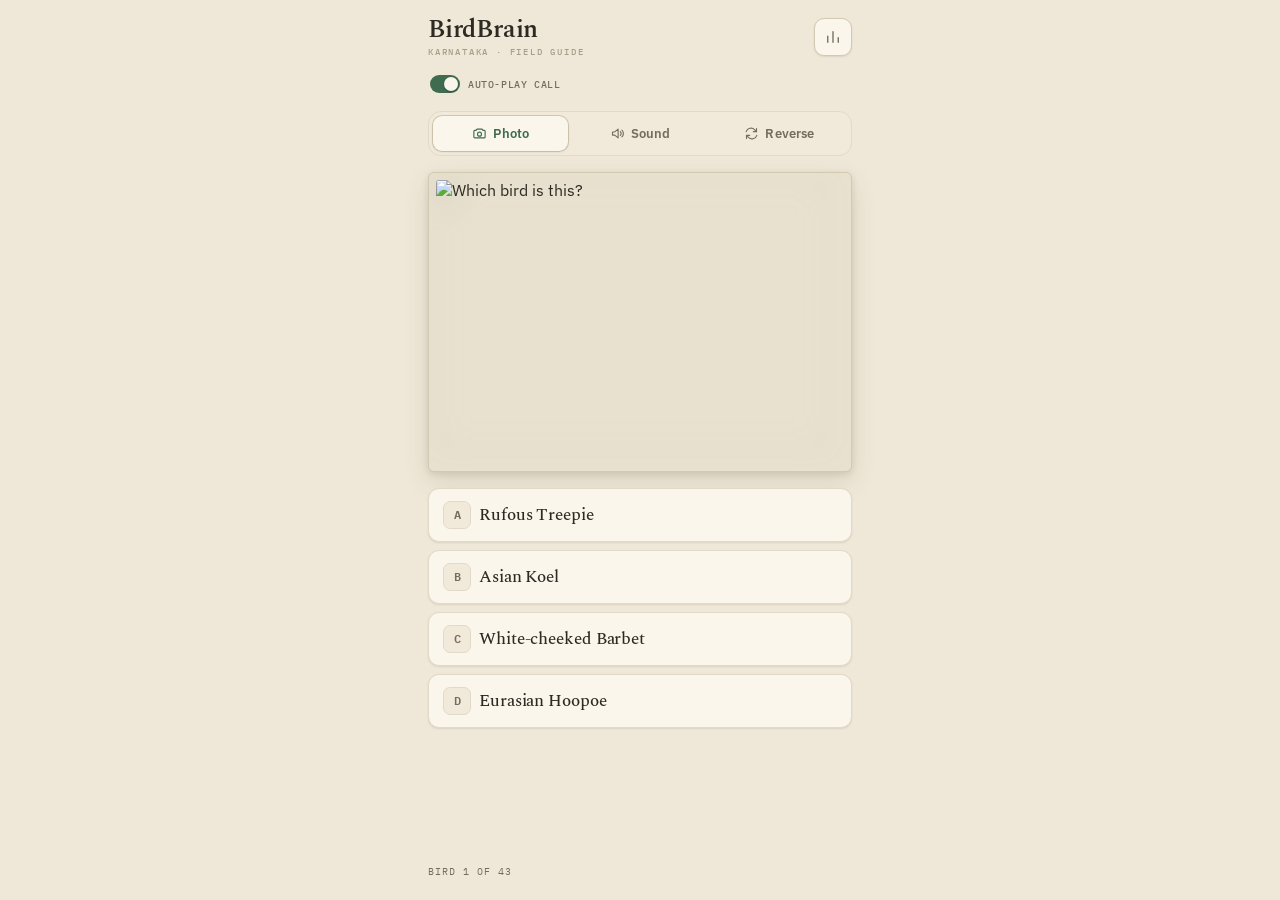
==== docs/index.html @ a5d6811b "Add static localhost version in docs/ No Python server needed. engine.js ports all backend logic (sp" ====
<!DOCTYPE html>
<html lang="en">
<head>
    <meta charset="UTF-8">
    <meta name="viewport" content="width=device-width, initial-scale=1.0, user-scalable=no">
    <meta name="apple-mobile-web-app-capable" content="yes">
    <meta name="apple-mobile-web-app-status-bar-style" content="black-translucent">
    <meta name="theme-color" content="#efe8d8">
    <title>BirdBrain — Karnataka Birds</title>
    <link rel="manifest" href="manifest.json">
    <link rel="icon" href="icon-192.svg">
    <link rel="apple-touch-icon" href="icon-192.svg">
    <link rel="preconnect" href="https://fonts.googleapis.com">
    <link rel="preconnect" href="https://fonts.gstatic.com" crossorigin>
    <link href="https://fonts.googleapis.com/css2?family=Spectral:ital,wght@0,400;0,500;0,600;0,700;1,400;1,500&family=Newsreader:opsz,wght@6..72,400;6..72,500&family=IBM+Plex+Sans:wght@400;500;600;700&family=IBM+Plex+Mono:wght@400;500;600&display=swap" rel="stylesheet">
    <link rel="stylesheet" href="style.css">
</head>
<body>
    <div id="app">
        <!-- Header -->
        <header id="header">
            <div class="header-left">
                <h1>BirdBrain</h1>
                <span class="subtitle">Karnataka · Field Guide</span>
            </div>
            <div class="header-right">
                <span id="build-stamp" class="build-stamp"></span>
                <button id="menu-btn" class="icon-btn" onclick="toggleStats()" aria-label="Progress">
                    <svg viewBox="0 0 24 24" fill="none" stroke="currentColor" stroke-width="1.8" stroke-linecap="round"><path d="M5 19V11M12 19V5M19 19v-6"/></svg>
                </button>
            </div>
        </header>

        <!-- Mode Selector -->
        <div id="settings-bar">
            <label class="setting-toggle">
                <input type="checkbox" id="autoplay-toggle" onchange="toggleAutoPlay(this.checked)">
                <span class="toggle-label-right">Auto-play Call</span>
            </label>
        </div>

        <div id="mode-selector">
            <button class="mode-btn active" data-mode="photo" onclick="setMode('photo')"><svg viewBox="0 0 24 24" fill="none" stroke="currentColor" stroke-width="1.8" stroke-linecap="round" stroke-linejoin="round"><path d="M3 8.5A1.5 1.5 0 0 1 4.5 7h2L8 5h8l1.5 2h2A1.5 1.5 0 0 1 21 8.5v9A1.5 1.5 0 0 1 19.5 19h-15A1.5 1.5 0 0 1 3 17.5z"/><circle cx="12" cy="13" r="3.2"/></svg>Photo</button>
            <button class="mode-btn" data-mode="sound" onclick="setMode('sound')"><svg viewBox="0 0 24 24" fill="none" stroke="currentColor" stroke-width="1.8" stroke-linecap="round" stroke-linejoin="round"><path d="M4 9.5v5h3.5L13 19V5L7.5 9.5z"/><path d="M16.5 9a4 4 0 0 1 0 6"/><path d="M19 6.5a7.5 7.5 0 0 1 0 11"/></svg>Sound</button>
            <button class="mode-btn" data-mode="reverse" onclick="setMode('reverse')"><svg viewBox="0 0 24 24" fill="none" stroke="currentColor" stroke-width="1.8" stroke-linecap="round" stroke-linejoin="round"><path d="M3.5 9a8 8 0 0 1 13.4-3.2L20 9"/><path d="M20 4v5h-5"/><path d="M20.5 15a8 8 0 0 1-13.4 3.2L4 15"/><path d="M4 20v-5h5"/></svg>Reverse</button>
        </div>

        <!-- Quiz Area -->
        <main id="quiz-area">
            <!-- Loading -->
            <div id="loading" class="screen active">
                <div class="loader"></div>
                <p>Loading birds...</p>
            </div>

            <!-- Question -->
            <div id="question-screen" class="screen">
                <div id="prompt-area">
                    <div id="variant-label" class="variant-label" style="display:none;"></div>
                    <div id="prompt-image-wrap" class="prompt-image-wrap" style="display:none;">
                        <img id="prompt-image-bg" class="prompt-image-bg" alt="">
                        <img id="prompt-image" src="" alt="Which bird is this?">
                    </div>
                    <div id="prompt-audio" style="display:none;">
                        <button id="play-sound-btn" class="play-btn" onclick="playSound()">
                            Play call
                        </button>
                        <audio id="audio-player" preload="auto"></audio>
                    </div>
                    <div id="prompt-text" style="display:none;">
                        <p class="reverse-label">Which bird is this?</p>
                        <h2 id="reverse-name"></h2>
                    </div>
                </div>

                <div id="choices"></div>

                <div id="progress-bar">
                    <span id="round-counter">Bird 1 of 43</span>
                </div>
            </div>

            <!-- Result Feedback -->
            <div id="result-screen" class="screen">
                <div id="result-icon"></div>
                <h2 id="result-title"></h2>
                <img id="result-image" class="result-image" style="display:none;" alt="">
                <p id="result-bird-name"></p>
                <p id="result-scientific" class="scientific"></p>
                <p id="result-fact" class="fun-fact"></p>
                <div id="result-umwelt" class="umwelt-card" style="display:none;"></div>
                <p id="result-sound-tip" class="sound-tip" style="display:none;"></p>
                <div id="result-links" class="result-links" style="display:none;"></div>
                <div id="result-plumes-wrap" style="display:none;">
                    <div class="plumes-label">Plumages · also look for</div>
                    <div id="result-plumes"></div>
                </div>
                <div id="result-calls-wrap" style="display:none;">
                    <div class="calls-label">More calls</div>
                    <div id="result-calls"></div>
                </div>
                <p id="result-habitat" class="detail"></p>
                <p id="result-spots" class="detail"></p>
                <button id="next-btn" class="primary-btn" onclick="nextQuestion()">Next Bird →</button>
            </div>

            <!-- Session Summary -->
            <div id="summary-screen" class="screen" style="text-align:center;padding:32px 16px;">
            </div>
        </main>

        <!-- Stats Panel -->
        <div id="stats-panel" class="panel hidden">
            <div class="panel-header">
                <h2>📊 Your Progress</h2>
                <button class="icon-btn" onclick="toggleStats()">✕</button>
            </div>
            <div id="stats-content">
                <div class="stats-grid">
                    <div class="stat-card">
                        <div class="stat-value" id="s-accuracy">0%</div>
                        <div class="stat-label">Accuracy</div>
                    </div>
                    <div class="stat-card">
                        <div class="stat-value" id="s-mastered">0</div>
                        <div class="stat-label">Mastered</div>
                    </div>
                    <div class="stat-card">
                        <div class="stat-value" id="s-rounds">0</div>
                        <div class="stat-label">Birds Seen</div>
                    </div>
                </div>
                <h3>Bird Progress</h3>
                <div id="bird-progress-list"></div>
                <button class="danger-btn" onclick="resetProgress()">🗑️ Reset All Progress</button>
            </div>
        </div>
    </div>

    <script src="engine.js"></script>
    <script src="app.js"></script>
    <script>
        if ("serviceWorker" in navigator) {
            navigator.serviceWorker.register("sw.js");
        }
    </script>
</body>
</html>
---- docs/style.css ----
/* ── BirdBrain — "Field Guide" theme ─────────────────────────────────
   Calm, naturalist redesign. Drop-in replacement for the old style.css —
   targets the same markup, keeps the same CSS variable names so the
   inline styles in app.js keep working. */

:root {
    /* original names, remapped to a warm field-guide palette */
    --bg: #efe8d8;
    --bg-card: #faf6ec;
    --bg-card-hover: #f3ecdd;
    --primary: #3f6b4f;            /* forest — buttons, score */
    --primary-glow: rgba(63, 107, 79, 0.22);
    --success: #3f7a52;
    --success-glow: rgba(63, 122, 82, 0.20);
    --error: #b4472f;              /* terracotta */
    --error-glow: rgba(180, 71, 47, 0.18);
    --text: #2c2a22;
    --text-dim: #756d5b;
    --text-muted: #a89e88;
    --accent: #a9762a;             /* ochre — names, stats highlights */
    --radius: 14px;
    --radius-sm: 11px;

    /* new field-guide tokens */
    --surface: #faf6ec;
    --surface-2: #f1eadb;
    --line: #e2dac8;
    --line-strong: #d3c9b1;
    --shadow: rgba(70, 58, 34, 0.12);
    --shadow-strong: rgba(70, 58, 34, 0.20);
    --correct: #3f7a52;
    --correct-bg: #e7efdf;
    --correct-line: #bdd4b3;
    --wrong: #b4472f;
    --wrong-bg: #f4e3da;
    --wrong-line: #e4c4b5;
    --matte: #e9e1cf;
    --forest: #3f6b4f;

    --display: 'Spectral', Georgia, serif;
    --mono: 'IBM Plex Mono', ui-monospace, monospace;
}


* {
    margin: 0;
    padding: 0;
    box-sizing: border-box;
    -webkit-tap-highlight-color: transparent;
}

body {
    font-family: 'IBM Plex Sans', -apple-system, BlinkMacSystemFont, 'Segoe UI', sans-serif;
    background: var(--bg);
    color: var(--text);
    min-height: 100dvh;
    overflow-x: hidden;
    -webkit-font-smoothing: antialiased;
}

#app {
    max-width: 460px;
    margin: 0 auto;
    padding: 0 18px;
    min-height: 100dvh;
    display: flex;
    flex-direction: column;
}

/* ── Header ──────────────────────────────────────────────────────── */

#header {
    display: flex;
    justify-content: space-between;
    align-items: flex-start;
    padding: 22px 0 8px;
    flex-shrink: 0;
}

.header-left { display: flex; flex-direction: column; gap: 3px; }

.header-left h1 {
    font-family: var(--display);
    font-size: 25px;
    font-weight: 600;
    letter-spacing: -0.2px;
    line-height: 1;
    color: var(--text);
}

.subtitle {
    font-family: var(--mono);
    font-size: 9px;
    font-weight: 500;
    color: var(--text-muted);
    text-transform: uppercase;
    letter-spacing: 1.8px;
}

.header-right {
    display: flex;
    align-items: center;
    gap: 8px;
}

.build-stamp {
    font-family: var(--mono);
    font-size: 9px;
    color: var(--text-muted);
    white-space: nowrap;
    letter-spacing: 0.3px;
}

.icon-btn {
    background: var(--surface);
    border: 1px solid var(--line-strong);
    color: var(--text-dim);
    font-size: 16px;
    width: 38px;
    height: 38px;
    border-radius: 10px;
    cursor: pointer;
    display: flex;
    align-items: center;
    justify-content: center;
    transition: all 0.18s;
    box-shadow: 0 1px 2px var(--shadow);
}

.icon-btn svg { width: 18px; height: 18px; }
.icon-btn:active { transform: scale(0.94); }

/* ── Settings toggles (switches) ─────────────────────────────────── */

#settings-bar {
    display: flex;
    align-items: center;
    gap: 18px;
    padding: 10px 2px 2px;
}

.setting-toggle {
    display: flex;
    align-items: center;
    gap: 8px;
    cursor: pointer;
}

.setting-toggle .toggle-label-right {
    font-family: var(--mono);
    font-size: 9.5px;
    font-weight: 500;
    letter-spacing: 0.6px;
    text-transform: uppercase;
    color: var(--text-dim);
    white-space: nowrap;
}

.setting-toggle input[type="checkbox"] {
    appearance: none;
    -webkit-appearance: none;
    width: 30px;
    height: 18px;
    border-radius: 9px;
    background: var(--line-strong);
    position: relative;
    cursor: pointer;
    transition: background 0.2s;
    flex-shrink: 0;
}

.setting-toggle input[type="checkbox"]::after {
    content: "";
    position: absolute;
    top: 2px;
    left: 2px;
    width: 14px;
    height: 14px;
    border-radius: 50%;
    background: var(--surface);
    box-shadow: 0 1px 2px rgba(0, 0, 0, 0.25);
    transition: transform 0.2s;
}

.setting-toggle input[type="checkbox"]:checked {
    background: var(--primary);
}

.setting-toggle input[type="checkbox"]:checked::after {
    transform: translateX(12px);
}

/* ── Mode selector (segmented control) ───────────────────────────── */

#mode-selector {
    display: flex;
    gap: 4px;
    margin-top: 16px;
    padding: 4px;
    background: var(--surface-2);
    border: 1px solid var(--line);
    border-radius: 13px;
    flex-shrink: 0;
}

.mode-btn {
    flex: 1;
    display: flex;
    align-items: center;
    justify-content: center;
    gap: 6px;
    background: transparent;
    color: var(--text-dim);
    border: none;
    padding: 9px 0;
    border-radius: 9px;
    font-family: 'IBM Plex Sans', sans-serif;
    font-size: 13px;
    font-weight: 600;
    letter-spacing: 0.1px;
    cursor: pointer;
    transition: all 0.18s;
}

.mode-btn svg { width: 15px; height: 15px; }

.mode-btn.active {
    background: var(--surface);
    color: var(--primary);
    box-shadow: 0 1px 3px var(--shadow), 0 0 0 1px var(--line-strong);
}

.mode-btn:active { transform: scale(0.97); }

/* ── Quiz area ───────────────────────────────────────────────────── */

#quiz-area {
    flex: 1;
    display: flex;
    flex-direction: column;
    position: relative;
}

.screen {
    display: none;
    flex-direction: column;
    flex: 1;
}

.screen.active {
    display: flex;
    animation: fadeUp 0.32s ease;
}

@keyframes fadeUp {
    from { opacity: 0; transform: translateY(10px); }
    to { opacity: 1; transform: translateY(0); }
}

/* ── Loading ─────────────────────────────────────────────────────── */

#loading {
    align-items: center;
    justify-content: center;
    gap: 16px;
    color: var(--text-dim);
    font-family: var(--mono);
    font-size: 11px;
    letter-spacing: 1px;
    text-transform: uppercase;
}

.loader {
    width: 34px;
    height: 34px;
    border: 3px solid var(--line-strong);
    border-top-color: var(--primary);
    border-radius: 50%;
    animation: spin 0.8s linear infinite;
}

@keyframes spin { to { transform: rotate(360deg); } }

/* ── Prompt area ─────────────────────────────────────────────────── */

#prompt-area {
    padding: 16px 0 0;
    min-height: 0;
}

/* Photo: mounted specimen plate */
.prompt-image-wrap {
    position: relative;
    width: 100%;
    height: min(40vh, 300px);
    border-radius: 6px;
    overflow: hidden;
    background: var(--matte);
    border: 1px solid var(--line-strong);
    padding: 7px;
    box-shadow: 0 10px 26px var(--shadow), 0 2px 6px var(--shadow);
}

.prompt-image-bg {
    position: absolute;
    inset: 7px;
    width: calc(100% - 14px);
    height: calc(100% - 14px);
    object-fit: cover;
    filter: blur(16px) brightness(0.9) saturate(0.85);
    opacity: 0.5;
    border-radius: 3px;
    pointer-events: none;
}

#prompt-image {
    position: relative;
    z-index: 1;
    width: 100%;
    height: 100%;
    object-fit: contain;
    border-radius: 3px;
}

/* Sound: call card */
#prompt-audio {
    text-align: center;
    background: var(--surface);
    border: 1px solid var(--line-strong);
    border-radius: 6px;
    padding: 44px 20px;
    box-shadow: 0 10px 26px var(--shadow), 0 2px 6px var(--shadow);
}

.play-btn {
    background: var(--primary);
    color: #fff;
    border: none;
    font-family: 'IBM Plex Sans', sans-serif;
    font-size: 15px;
    font-weight: 600;
    letter-spacing: 0.2px;
    padding: 18px 36px;
    border-radius: 40px;
    cursor: pointer;
    transition: all 0.2s;
    box-shadow: 0 6px 20px var(--primary-glow);
}

.play-btn:active { transform: scale(0.96); }
.play-btn.playing { animation: pulse 1.4s ease-in-out infinite; }

@keyframes pulse {
    0%, 100% { box-shadow: 0 6px 20px var(--primary-glow); }
    50% { box-shadow: 0 6px 36px var(--primary-glow); }
}

/* Reverse: name card */
#prompt-text {
    text-align: center;
    background: var(--surface);
    border: 1px solid var(--line-strong);
    border-radius: 6px;
    padding: 30px 20px;
    box-shadow: 0 6px 18px var(--shadow);
}

.reverse-label {
    font-family: var(--mono);
    font-size: 10px;
    letter-spacing: 1.5px;
    text-transform: uppercase;
    color: var(--text-muted);
    margin-bottom: 10px;
}

#reverse-name {
    font-family: var(--display);
    font-size: 30px;
    font-weight: 600;
    line-height: 1.05;
    color: var(--text);
}

/* ── Choices ─────────────────────────────────────────────────────── */

#choices {
    display: flex;
    flex-direction: column;
    gap: 8px;
    padding: 16px 0;
    counter-reset: choice-counter;
}

#choices.image-grid {
    display: grid;
    grid-template-columns: 1fr 1fr;
    gap: 9px;
}

.choice-btn {
    background: var(--surface);
    color: var(--text);
    border: 1px solid var(--line);
    padding: 13px 16px 13px 50px;
    border-radius: var(--radius-sm);
    font-family: var(--display);
    font-size: 17px;
    font-weight: 500;
    letter-spacing: -0.1px;
    text-align: left;
    cursor: pointer;
    transition: all 0.15s;
    position: relative;
    overflow: hidden;
    counter-increment: choice-counter;
    box-shadow: 0 1px 2px var(--shadow);
}

.choice-btn:not(.image-choice)::before {
    content: counter(choice-counter, upper-alpha);
    position: absolute;
    left: 14px;
    top: 50%;
    transform: translateY(-50%);
    width: 26px;
    height: 26px;
    background: var(--surface-2);
    border: 1px solid var(--line);
    border-radius: 7px;
    text-align: center;
    line-height: 25px;
    font-family: var(--mono);
    font-size: 12px;
    font-weight: 600;
    color: var(--text-dim);
}

.choice-btn:active { transform: scale(0.985); }

.choice-btn.correct {
    border-color: var(--correct-line);
    background: var(--correct-bg);
    color: var(--correct);
    font-weight: 600;
}

.choice-btn.correct:not(.image-choice)::before {
    background: var(--correct);
    border-color: var(--correct);
    color: #fff;
}

.choice-btn.wrong {
    border-color: var(--wrong-line);
    background: var(--wrong-bg);
    color: var(--wrong);
}

.choice-btn.wrong:not(.image-choice)::before {
    background: var(--wrong);
    border-color: var(--wrong);
    color: #fff;
}

.choice-btn.disabled {
    pointer-events: none;
    opacity: 0.5;
}

.choice-btn.correct.disabled,
.choice-btn.wrong.disabled { opacity: 1; }

/* Reverse image choices */
.choice-btn.image-choice {
    padding: 0;
    aspect-ratio: 1;
    overflow: hidden;
    border-width: 2px;
    counter-increment: none;
    background: var(--matte);
}

.choice-btn.image-choice img {
    width: 100%;
    height: 100%;
    object-fit: cover;
}

.choice-btn.image-choice.correct { box-shadow: 0 0 0 2px var(--correct), 0 4px 12px var(--shadow); }
.choice-btn.image-choice.wrong { box-shadow: 0 0 0 2px var(--wrong), 0 4px 12px var(--shadow); }

/* ── Progress ────────────────────────────────────────────────────── */

#progress-bar {
    display: flex;
    align-items: center;
    gap: 10px;
    padding: 4px 0 22px;
    margin-top: auto;
    flex-shrink: 0;
}

#round-counter {
    font-family: var(--mono);
    font-size: 10px;
    letter-spacing: 1px;
    text-transform: uppercase;
    color: var(--text-dim);
    white-space: nowrap;
}

/* ── Result screen (field note) ──────────────────────────────────── */

#result-screen {
    align-items: stretch;
    justify-content: flex-start;
    text-align: left;
    gap: 0;
    padding: 18px 0 24px;
    overflow-y: auto;
}

#result-icon {
    width: 30px;
    height: 30px;
    border-radius: 50%;
    display: flex;
    align-items: center;
    justify-content: center;
    color: #fff;
    font-size: 0;
    margin-bottom: 10px;
    background: var(--correct);
}

#result-icon.no { background: var(--wrong); }
#result-icon svg { width: 18px; height: 18px; }

#result-title {
    font-family: var(--mono);
    font-size: 11px;
    font-weight: 600;
    letter-spacing: 1.6px;
    text-transform: uppercase;
    color: var(--correct);
    margin-bottom: 10px;
}

#result-title.no { color: var(--wrong); }

#result-bird-name {
    font-family: var(--display);
    font-size: 27px;
    font-weight: 600;
    line-height: 1.06;
    color: var(--text);
}

.scientific {
    font-family: var(--display);
    font-style: italic;
    font-size: 15px;
    color: var(--text-dim);
    margin-top: 2px;
}

.result-image {
    width: 100%;
    max-height: 260px;
    object-fit: contain;
    border-radius: 8px;
    background: var(--matte);
    border: 1px solid var(--line);
    margin-top: 14px;
}

.fun-fact {
    margin-top: 14px;
    padding: 14px 15px;
    border-radius: 10px;
    background: var(--surface-2);
    border: 1px solid var(--line);
    border-left: 3px solid var(--primary);
    font-family: 'Newsreader', Georgia, serif;
    font-size: 15px;
    line-height: 1.5;
    color: var(--text);
}

.sound-tip {
    margin-top: 9px;
    padding: 11px 14px;
    border-radius: 10px;
    background: color-mix(in oklab, var(--accent) 9%, var(--surface));
    border: 1px solid var(--line);
    font-family: 'IBM Plex Sans', sans-serif;
    font-size: 12.5px;
    line-height: 1.45;
    color: var(--text-dim);
}

.variant-label {
    display: inline-block;
    background: color-mix(in oklab, var(--accent) 16%, var(--surface));
    color: var(--accent);
    font-family: var(--mono);
    font-size: 10px;
    font-weight: 500;
    letter-spacing: 0.6px;
    text-transform: uppercase;
    padding: 5px 11px;
    border-radius: 20px;
    margin-bottom: 10px;
}

/* Plumage strip + extra calls (added in index.html) */
.plumes-label,
.calls-label {
    font-family: var(--mono);
    font-size: 8.5px;
    letter-spacing: 1.4px;
    text-transform: uppercase;
    color: var(--text-muted);
    margin-top: 17px;
}

#result-plumes { display: flex; gap: 8px; margin-top: 9px; }

.plume { flex: 1; min-width: 0; }

.plume img {
    width: 100%;
    aspect-ratio: 1;
    object-fit: cover;
    border-radius: 9px;
    border: 1px solid var(--line);
    background: var(--matte);
    display: block;
}

.plume.main img { border-color: var(--accent); box-shadow: 0 0 0 1px var(--accent); }

.plume .cap {
    font-family: var(--mono);
    font-size: 8px;
    letter-spacing: 0.5px;
    text-transform: uppercase;
    color: var(--text-dim);
    margin-top: 6px;
    text-align: center;
    line-height: 1.35;
}

.plume.main .cap { color: var(--accent); }

#result-calls { display: flex; flex-wrap: wrap; gap: 8px; margin-top: 9px; }

.call-btn {
    display: inline-flex;
    align-items: center;
    gap: 7px;
    padding: 9px 13px;
    border-radius: 10px;
    border: 1px solid var(--line);
    background: var(--surface-2);
    cursor: pointer;
    font-family: var(--mono);
    font-size: 9.5px;
    letter-spacing: 0.6px;
    text-transform: uppercase;
    color: var(--text);
}

.call-btn::before {
    content: "";
    width: 0; height: 0;
    border-left: 8px solid var(--primary);
    border-top: 5px solid transparent;
    border-bottom: 5px solid transparent;
}

.call-btn.playing { border-color: var(--primary); color: var(--primary); }

.result-links {
    display: flex;
    gap: 9px;
    margin-top: 16px;
    flex-wrap: wrap;
}

.result-link {
    display: inline-flex;
    align-items: center;
    gap: 5px;
    padding: 9px 14px;
    border-radius: 20px;
    font-family: 'IBM Plex Sans', sans-serif;
    font-size: 12.5px;
    font-weight: 500;
    text-decoration: none;
    color: var(--text);
    background: var(--surface);
    border: 1px solid var(--line-strong);
    transition: background 0.2s;
}

.result-link:active { background: var(--surface-2); }

.detail {
    font-family: 'IBM Plex Sans', sans-serif;
    font-size: 12.5px;
    line-height: 1.45;
    color: var(--text-dim);
    margin-top: 10px;
    padding-left: 13px;
    border-left: 2px solid var(--line-strong);
}

/* ── Umwelt card ─────────────────────────────────────────────────── */
.umwelt-card {
    margin-top: 10px;
    padding: 13px 15px 12px;
    border-radius: 10px;
    background: color-mix(in oklab, var(--accent) 6%, var(--surface));
    border: 1px solid var(--line);
    border-left: 3px solid var(--accent);
}

.umwelt-header {
    display: flex;
    align-items: baseline;
    gap: 7px;
    margin-bottom: 7px;
}

.umwelt-label {
    font-family: var(--mono);
    font-size: 8.5px;
    letter-spacing: 1.4px;
    text-transform: uppercase;
    color: var(--accent);
    font-weight: 600;
}

.umwelt-sub {
    font-family: var(--mono);
    font-size: 8px;
    letter-spacing: 0.3px;
    color: var(--text-muted);
}

.umwelt-text {
    font-family: 'Newsreader', Georgia, serif;
    font-size: 15px;
    line-height: 1.5;
    color: var(--text);
    margin: 0;
}

.umwelt-footer {
    display: flex;
    align-items: center;
    gap: 10px;
    margin-top: 10px;
    flex-wrap: wrap;
}

/* Confidence badge */
.umwelt-badge {
    display: inline-flex;
    align-items: center;
    gap: 5px;
    padding: 4px 9px;
    border-radius: 20px;
    font-family: var(--mono);
    font-size: 10px;
    font-weight: 500;
    letter-spacing: 0.4px;
    white-space: nowrap;
    border: 1px solid transparent;
    background: none;
    cursor: default;
}

button.umwelt-badge {
    cursor: pointer;
    transition: background 0.15s;
}

button.umwelt-badge:active { opacity: 0.75; }

.umwelt-chevron {
    margin-left: 1px;
    transition: transform 0.2s ease;
    flex-shrink: 0;
}

button.umwelt-badge[aria-expanded="true"] .umwelt-chevron {
    transform: rotate(180deg);
}

.conf-dot {
    width: 7px;
    height: 7px;
    border-radius: 50%;
    flex-shrink: 0;
}

.conf-a .conf-dot  { background: #4a8c62; }
.conf-a            { color: #4a8c62; border-color: color-mix(in oklab, #4a8c62 30%, transparent); }

.conf-b .conf-dot  { background: var(--accent); }
.conf-b            { color: var(--accent); border-color: color-mix(in oklab, var(--accent) 30%, transparent); }

.conf-c .conf-dot  { background: var(--text-muted); }
.conf-c            { color: var(--text-muted); border-color: var(--line-strong); }

.conf-fix .conf-dot { background: var(--accent); }
.conf-fix           { color: var(--accent); border-color: color-mix(in oklab, var(--accent) 30%, transparent);
                      font-style: italic; }

/* Expandable drawer */
.umwelt-drawer {
    margin-top: 10px;
    padding-top: 10px;
    border-top: 1px solid var(--line);
}

.umwelt-note {
    font-family: 'IBM Plex Sans', sans-serif;
    font-size: 12px;
    line-height: 1.5;
    color: var(--text-dim);
    margin: 0 0 6px;
}

.umwelt-citations {
    font-family: var(--mono);
    font-size: 10.5px;
    color: var(--text-muted);
    margin: 0;
    line-height: 1.5;
}

.umwelt-ref-link {
    font-family: var(--mono);
    font-size: 10px;
    color: var(--text-muted);
    text-decoration: none;
    border-bottom: 1px solid var(--line-strong);
    padding-bottom: 1px;
}

.umwelt-ref-link:hover { color: var(--accent); border-color: var(--accent); }

.needs-work {
    background: var(--wrong-bg);
    border: 1px solid var(--wrong-line);
    border-left: 3px solid var(--wrong);
    padding: 11px 14px;
    border-radius: 10px;
    font-family: 'IBM Plex Sans', sans-serif;
    font-size: 13px;
    line-height: 1.45;
    color: var(--text);
}

.primary-btn {
    background: var(--primary);
    color: #fff;
    border: none;
    padding: 15px 36px;
    border-radius: 13px;
    font-family: 'IBM Plex Sans', sans-serif;
    font-size: 16px;
    font-weight: 600;
    cursor: pointer;
    margin-top: 20px;
    transition: transform 0.15s;
    box-shadow: 0 6px 18px var(--primary-glow);
    width: 100%;
}

.primary-btn:active { transform: scale(0.98); }

/* ── Summary ─────────────────────────────────────────────────────── */

#summary-screen {
    align-items: center;
    justify-content: center;
    text-align: center;
}

.summary-eyebrow {
    font-family: var(--mono);
    font-size: 10px;
    letter-spacing: 2px;
    text-transform: uppercase;
    color: var(--text-muted);
}

#summary-screen h2 {
    font-family: var(--display);
    font-size: 30px;
    font-weight: 600;
    color: var(--primary);
    margin-top: 6px;
}

.summary-score {
    font-family: var(--display);
    font-size: 72px;
    font-weight: 700;
    line-height: 1;
    color: var(--accent);
    margin: 16px 0 2px;
}

.summary-score span { font-size: 28px; color: var(--text-muted); }

.summary-acc {
    font-family: 'Newsreader', Georgia, serif;
    font-size: 15px;
    color: var(--text-dim);
}

.summary-unlock {
    font-family: var(--mono);
    font-size: 10px;
    letter-spacing: 0.5px;
    color: var(--text-muted);
    line-height: 1.5;
    margin-top: 16px;
}

.needs-work strong {
    display: block;
    font-family: var(--mono);
    font-size: 10px;
    font-weight: 600;
    letter-spacing: 1px;
    text-transform: uppercase;
    color: var(--wrong);
    margin-bottom: 5px;
}

.unlock-banner {
    margin-top: 16px;
    padding: 12px 14px;
    border-radius: 10px;
    background: color-mix(in oklab, var(--accent) 12%, var(--surface));
    border: 1px solid var(--line);
    border-left: 3px solid var(--accent);
    font-family: 'IBM Plex Sans', sans-serif;
    font-size: 13px;
    line-height: 1.45;
    color: var(--text);
    text-align: left;
}

.unlock-banner b { color: var(--accent); }

/* ── Stats panel ─────────────────────────────────────────────────── */

.panel {
    position: fixed;
    inset: 0;
    background: var(--bg);
    z-index: 100;
    overflow-y: auto;
    padding: 22px 18px calc(24px + env(safe-area-inset-bottom));
    transition: transform 0.32s cubic-bezier(.22,.8,.32,1);
    max-width: 460px;
    margin: 0 auto;
}

.panel.hidden {
    transform: translateY(100%);
    pointer-events: none;
}

.panel-header {
    display: flex;
    justify-content: space-between;
    align-items: center;
    padding-bottom: 16px;
    border-bottom: 1px solid var(--line);
    margin-bottom: 18px;
}

.panel-header h2 {
    font-family: var(--display);
    font-size: 22px;
    font-weight: 600;
}

.stats-grid {
    display: grid;
    grid-template-columns: 1fr 1fr 1fr;
    gap: 9px;
    margin-bottom: 24px;
}

.stat-card {
    background: var(--surface);
    border: 1px solid var(--line);
    padding: 16px 6px;
    border-radius: 12px;
    text-align: center;
}

.stat-value {
    font-family: var(--display);
    font-size: 26px;
    font-weight: 700;
    color: var(--accent);
}

.stat-label {
    font-family: var(--mono);
    font-size: 8px;
    letter-spacing: 0.8px;
    color: var(--text-muted);
    text-transform: uppercase;
    margin-top: 4px;
}

#stats-content h3 {
    font-family: var(--mono);
    font-size: 9px;
    font-weight: 600;
    letter-spacing: 1.5px;
    text-transform: uppercase;
    color: var(--text-muted);
    margin: 8px 2px 10px;
}

#bird-progress-list {
    display: flex;
    flex-direction: column;
    gap: 7px;
    margin-bottom: 22px;
}

.bird-row {
    display: flex;
    align-items: center;
    gap: 11px;
    background: var(--surface);
    border: 1px solid var(--line);
    padding: 11px 13px;
    border-radius: 10px;
}

.bird-row .bird-name {
    flex: 1;
    font-family: var(--display);
    font-weight: 500;
    font-size: 14px;
    color: var(--text);
}

.boxes { display: flex; gap: 4px; }

.box-dot {
    width: 11px;
    height: 11px;
    border-radius: 3px;
    background: var(--line-strong);
}

.box-dot.filled { background: var(--accent); }

.danger-btn {
    background: transparent;
    color: var(--error);
    border: 1px solid var(--error);
    padding: 12px 24px;
    border-radius: var(--radius-sm);
    font-family: 'IBM Plex Sans', sans-serif;
    font-size: 13px;
    font-weight: 500;
    cursor: pointer;
    width: 100%;
    margin-top: 8px;
}

/* ── Safe area ───────────────────────────────────────────────────── */

@supports (padding-top: env(safe-area-inset-top)) {
    #header { padding-top: calc(18px + env(safe-area-inset-top)); }
    #progress-bar { padding-bottom: calc(22px + env(safe-area-inset-bottom)); }
}
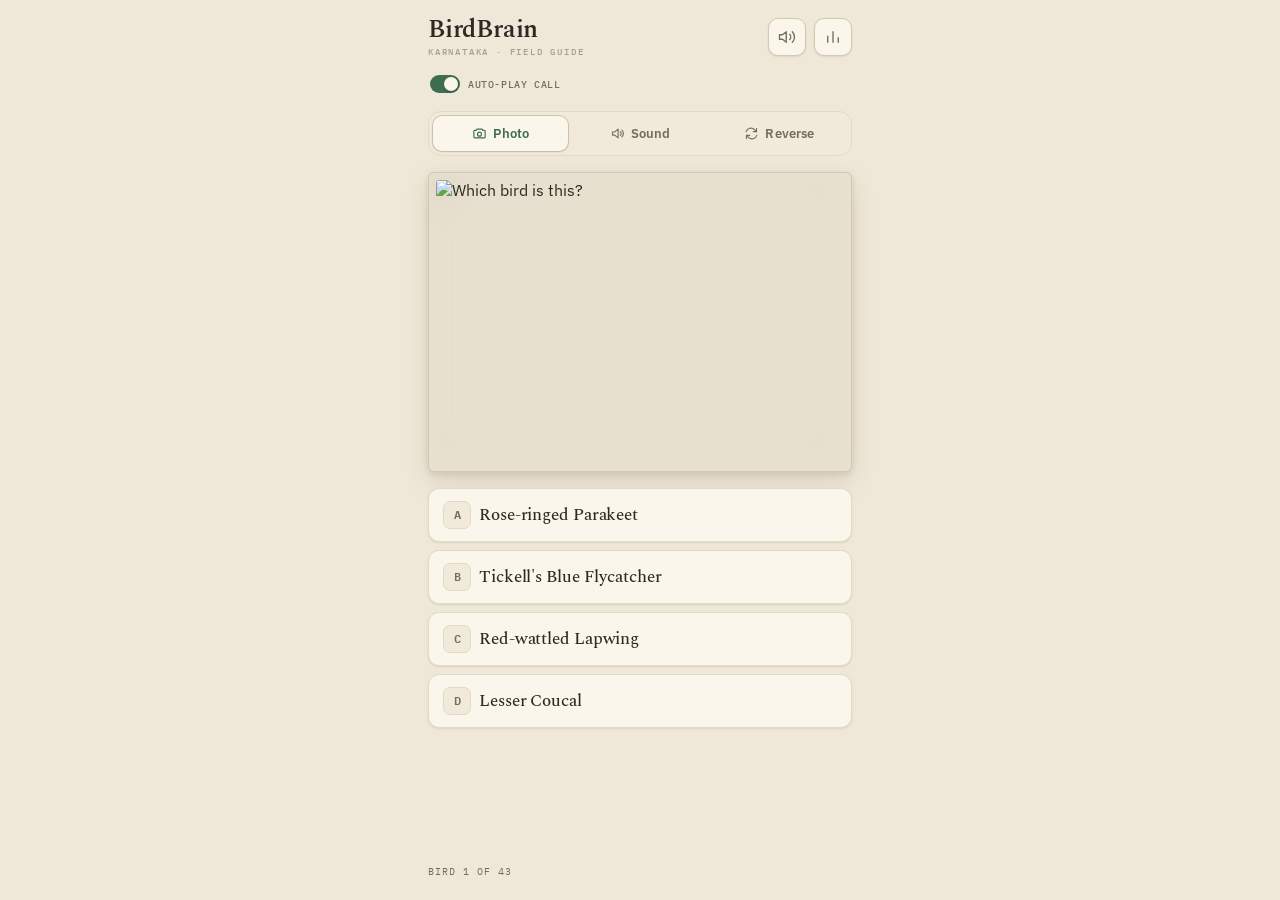
==== commit 4684b739: "Add retry-wrong-birds, global mute, new birds and image updates - After a session, show "Retry wrong" ====
--- a/docs/index.html
+++ b/docs/index.html
@@ -25,6 +25,9 @@
             </div>
             <div class="header-right">
                 <span id="build-stamp" class="build-stamp"></span>
+                <button id="mute-btn" class="icon-btn" onclick="toggleMute()" aria-label="Mute">
+                    <svg viewBox="0 0 24 24" fill="none" stroke="currentColor" stroke-width="1.8" stroke-linecap="round" stroke-linejoin="round"><polygon points="11 5 6 9 2 9 2 15 6 15 11 19 11 5"/><path d="M15.54 8.46a5 5 0 0 1 0 7.07"/><path d="M19.07 4.93a10 10 0 0 1 0 14.14"/></svg>
+                </button>
                 <button id="menu-btn" class="icon-btn" onclick="toggleStats()" aria-label="Progress">
                     <svg viewBox="0 0 24 24" fill="none" stroke="currentColor" stroke-width="1.8" stroke-linecap="round"><path d="M5 19V11M12 19V5M19 19v-6"/></svg>
                 </button>
--- a/docs/style.css
+++ b/docs/style.css
@@ -129,6 +129,7 @@
 
 .icon-btn svg { width: 18px; height: 18px; }
 .icon-btn:active { transform: scale(0.94); }
+.icon-btn.muted { background: var(--wrong-bg); border-color: var(--wrong-line); color: var(--wrong); }
 
 /* ── Settings toggles (switches) ─────────────────────────────────── */
 
@@ -883,6 +884,7 @@
 }
 
 .primary-btn:active { transform: scale(0.98); }
+.retry-btn { background: var(--accent); box-shadow: 0 6px 18px rgba(169,118,42,0.22); }
 
 /* ── Summary ─────────────────────────────────────────────────────── */
 
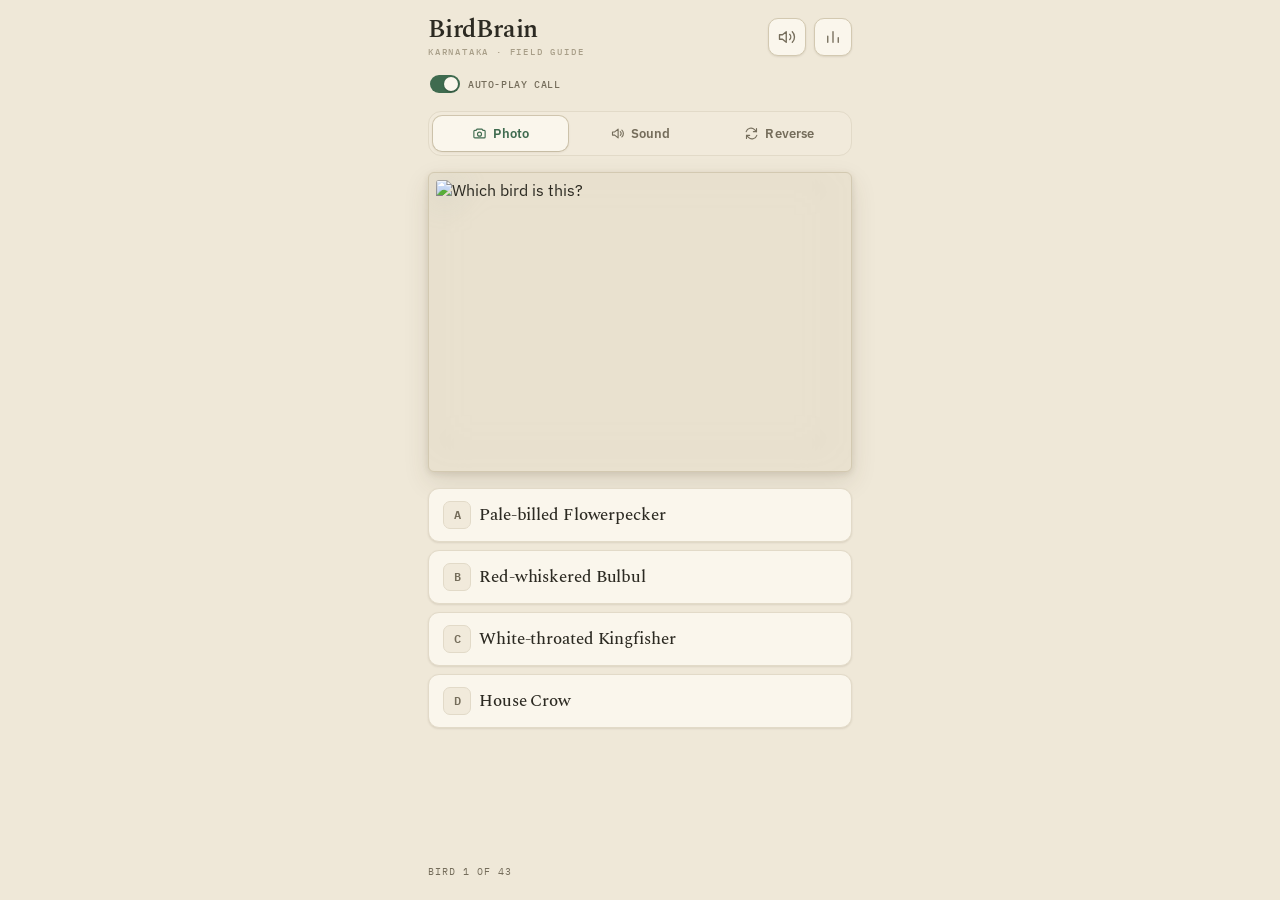
==== commit bc2c92ab: "Replace placeholder icons with owl illustration Cropped and resized birdbrain icon.jpeg to 192x192 a" ====
--- a/docs/index.html
+++ b/docs/index.html
@@ -8,8 +8,8 @@
     <meta name="theme-color" content="#efe8d8">
     <title>BirdBrain — Karnataka Birds</title>
     <link rel="manifest" href="manifest.json">
-    <link rel="icon" href="icon-192.svg">
-    <link rel="apple-touch-icon" href="icon-192.svg">
+    <link rel="icon" href="icon-192.png">
+    <link rel="apple-touch-icon" href="icon-192.png">
     <link rel="preconnect" href="https://fonts.googleapis.com">
     <link rel="preconnect" href="https://fonts.gstatic.com" crossorigin>
     <link href="https://fonts.googleapis.com/css2?family=Spectral:ital,wght@0,400;0,500;0,600;0,700;1,400;1,500&family=Newsreader:opsz,wght@6..72,400;6..72,500&family=IBM+Plex+Sans:wght@400;500;600;700&family=IBM+Plex+Mono:wght@400;500;600&display=swap" rel="stylesheet">
